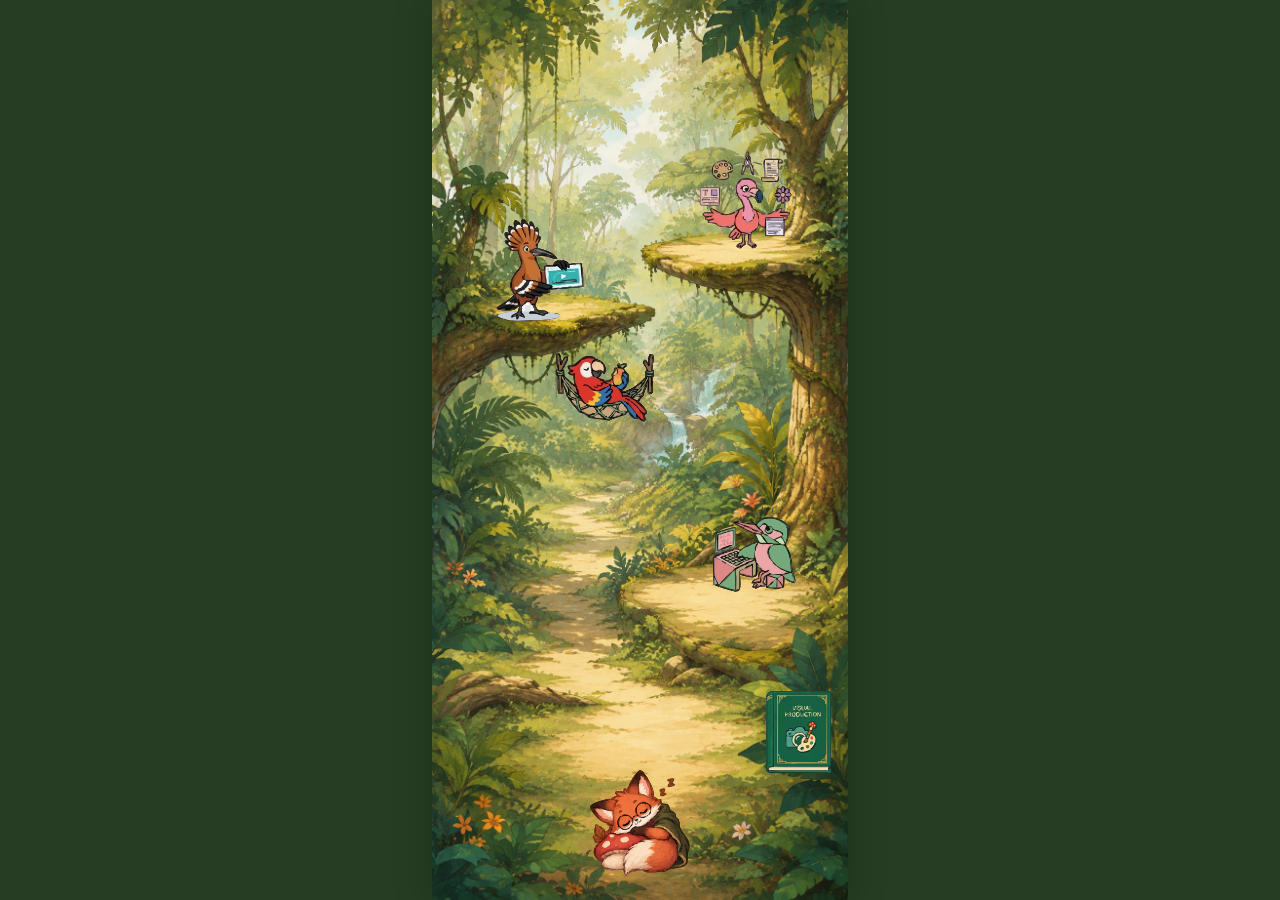
==== visual-production.html @ 806e2c42 "Initial Prompt Studio UI" ====
<!doctype html>
<html lang="en">
<head>
  <meta charset="UTF-8" />
  <meta name="viewport" content="width=device-width, initial-scale=1.0" />
  <title>Visual Production — Silas Studio Prompt Bank</title>

  <link rel="stylesheet" href="styles.css" />
</head>

<body class="visual-production-page">
  <main class="visual-production-stage" aria-label="Visual Production studio">
    <img
      class="tropical-background"
      src="assets/visual/tropic_forest.png"
      alt=""
    />

    <button class="forest-character character-tuki" type="button" data-character="tuki" aria-label="Talk to Tuki">
      <img src="assets/visual/Tuki_09.svg" alt="Tuki" />
    </button>

    <button class="forest-character character-piko" type="button" data-character="piko" aria-label="Talk to Piko">
      <img src="assets/visual/Piko_03.svg" alt="Piko" />
    </button>

    <button class="forest-character character-mako" type="button" data-character="mako" aria-label="Talk to Mako">
      <img src="assets/visual/Mako_08.svg" alt="Mako" />
    </button>

    <button class="forest-character character-lasu" type="button" data-character="lasu" aria-label="Talk to Lasu">
      <img src="assets/visual/Lasu_07.svg" alt="Lasu" />
    </button>

    <a
      class="sleeping-silas-link"
      href="index.html"
      aria-label="Return to the Prompt Bank entrance"
      title="Return to the Prompt Bank entrance"
    >
      <img src="assets/visual/Silas_autumnal_sleep.svg" alt="Sleeping Silas" />
    </a>

    <section class="production-dialogue" aria-live="polite" aria-atomic="true">
      <strong class="production-dialogue-title"></strong>
      <span class="production-dialogue-text"></span>
    </section>

    <section class="prompt-workspace" id="prompt-workspace" aria-labelledby="workspace-title" aria-hidden="true" inert>
      <header class="workspace-header">
        <img class="workspace-avatar" src="assets/visual/Tuki_01.svg" alt="" />
        <div class="workspace-heading">
          <h1 class="workspace-title" id="workspace-title">Tuki</h1>
          <p class="workspace-role">Narrative &amp; Motif Designer / Prompt Workspace</p>
        </div>
      </header>

      <div class="workspace-divider" aria-hidden="true"></div>

      <nav class="workspace-library-nav" aria-label="Prompt library navigation">
        <button class="workspace-back" type="button" hidden>← Back</button>
        <div class="workspace-location">
          <strong class="workspace-location-title" tabindex="-1">Prompt Library</strong>
          <span class="workspace-location-path">Library root</span>
        </div>
      </nav>

      <!-- Rendered from UI-only demo data. Real prompt-library loading is intentionally deferred. -->
      <div class="workspace-prompt-list" aria-live="polite">
      </div>

      <div class="workspace-divider" aria-hidden="true"></div>
      <p class="workspace-status" aria-live="polite">UI shell — prompt folder loading is not connected yet.</p>
    </section>

    <button class="workspace-book-controller" type="button" aria-label="Open Tuki’s prompt workspace" aria-controls="prompt-workspace" aria-expanded="false" title="Open prompt workspace">
      <img src="assets/visual/promptStudio_books_01.svg" alt="" />
    </button>
  </main>

  <script src="visual-production.js"></script>
</body>
</html>
---- styles.css ----
/* Silas Studio — base browser composition */

* {
  box-sizing: border-box;
}

html,
body {
  margin: 0;
  width: 100%;
  min-height: 100%;
}

body {
  overflow: hidden;
}

.studio {
  position: relative;
  width: 100vw;
  height: 100vh;
  overflow: hidden;
}

.studio-background {
  position: absolute;
  inset: 0;
  width: 100%;
  height: 100%;
  object-fit: contain;
  object-position: center;
}

.silas {
  position: absolute;
  left: 57%;
  bottom: 14%;
  width: min(30vw, 465px);
  height: auto;
  transform: translateX(-50%);
  filter: saturate(0.82) brightness(0.94) sepia(0.08);
}

/* Floating prompt books — launch from Silas's laptop after page load */

.book-flight-layer {
  position: absolute;
  inset: 0;
  pointer-events: auto;
  z-index: 4;
}

.floating-book {
  position: absolute;
  left: 55%;
  bottom: 20%;
  width: min(8vw, 118px);
  height: auto;
  opacity: 0;
  transform-origin: center;
  will-change: left, bottom, transform, opacity;
}

.studio.books-launch .book-01 {
  animation:
    book-01-launch 1.9s cubic-bezier(.2,.82,.3,1) 0.15s forwards,
    book-float-a 3.2s ease-in-out 2.1s infinite alternate;
}

.studio.books-launch .book-02 {
  animation:
    book-02-launch 2.05s cubic-bezier(.2,.82,.3,1) 0.48s forwards,
    book-float-b 3.6s ease-in-out 2.55s infinite alternate;
}

.studio.books-launch .book-03 {
  animation:
    book-03-launch 2.15s cubic-bezier(.2,.82,.3,1) 0.82s forwards,
    book-float-c 3.4s ease-in-out 3.05s infinite alternate;
}

@keyframes book-01-launch {
  0% {
    left: 55%;
    bottom: 20%;
    opacity: 0;
    transform: scale(.18) rotate(12deg);
  }

  18% {
    opacity: 1;
  }

  58% {
    left: 43%;
    bottom: 43%;
    transform: scale(.88) rotate(-8deg);
  }

  100% {
    left: 34%;
    bottom: 57%;
    opacity: 1;
    transform: scale(1) rotate(-4deg);
  }
}

@keyframes book-02-launch {
  0% {
    left: 55%;
    bottom: 20%;
    opacity: 0;
    transform: scale(.16) rotate(-8deg);
  }

  18% {
    opacity: 1;
  }

  58% {
    left: 52%;
    bottom: 48%;
    transform: scale(.9) rotate(7deg);
  }

  100% {
    left: 48%;
    bottom: 68%;
    opacity: 1;
    transform: scale(1) rotate(2deg);
  }
}

@keyframes book-03-launch {
  0% {
    left: 55%;
    bottom: 20%;
    opacity: 0;
    transform: scale(.17) rotate(10deg);
  }

  18% {
    opacity: 1;
  }

  58% {
    left: 56%;
    bottom: 43%;
    transform: scale(.9) rotate(10deg);
  }

  100% {
    left: 59%;
    bottom: 57%;
    opacity: 1;
    transform: scale(1) rotate(5deg);
  }
}

@keyframes book-float-a {
  from {
    transform: translateY(0) rotate(-4deg);
  }

  to {
    transform: translateY(-12px) rotate(-1deg);
  }
}

@keyframes book-float-b {
  from {
    transform: translateY(0) rotate(2deg);
  }

  to {
    transform: translateY(-15px) rotate(-2deg);
  }
}

@keyframes book-float-c {
  from {
    transform: translateY(0) rotate(5deg);
  }

  to {
    transform: translateY(-10px) rotate(8deg);
  }
}

@media (max-width: 700px) {
  .floating-book {
    width: min(16vw, 96px);
  }
}

/* Welcome glass panel */

.welcome-box {
  position: absolute;
  left: 50%;
  top: 18%;
  width: min(46%, 430px);
  padding: 1.25rem 1.5rem;
  transform: translateX(-50%) translateY(18px);
  opacity: 0;
  z-index: 6;
  pointer-events: none;

  color: #3f321f;
  font-family: "Caveat", cursive;
  font-size: clamp(1.4rem, 2.4vw, 1.8rem);
  line-height: 1.55;

  background: rgba(255, 248, 225, 0.34);
  border: 1px solid rgba(110, 84, 45, 0.28);
  border-radius: 18px;

  backdrop-filter: blur(8px);
  -webkit-backdrop-filter: blur(8px);

  box-shadow:
    0 12px 30px rgba(74, 55, 28, 0.16),
    inset 0 1px 0 rgba(255, 255, 255, 0.45);

  animation: welcome-sequence 8s ease forwards;
}

@keyframes welcome-sequence {
  0% {
    opacity: 0;
    transform: translate(-5%, 390px) scale(0.18);
  }

  14% {
    opacity: 1;
    transform: translateX(-50%) translateY(0) scale(1);
  }

  82% {
    opacity: 1;
    transform: translateX(-50%) translateY(0) scale(1);
  }

  100% {
    opacity: 0;
    transform: translateX(-50%) translateY(-18px) scale(0.98);
  }
}

/* Sequential book introduction dialogue */

.book-dialogue {
  position: absolute;
  width: min(42%, 390px);
  padding: 1rem 1.2rem;

  opacity: 0;
  visibility: hidden;

  z-index: 7;
  pointer-events: none;

  font-family: "Caveat", cursive;
  font-size: clamp(1.35rem, 2.2vw, 1.75rem);
  line-height: 1.35;
  color: #40321f;

  background: rgba(255, 248, 225, 0.32);
  border: 1px solid rgba(110, 84, 45, 0.26);
  border-radius: 18px;

  backdrop-filter: blur(7px);
  -webkit-backdrop-filter: blur(7px);

  box-shadow:
    0 10px 26px rgba(74, 55, 28, 0.14),
    inset 0 1px 0 rgba(255, 255, 255, 0.4);

  transition:
    opacity 0.45s ease,
    transform 0.45s ease;

  transform: translateY(12px) scale(0.97);
}

.book-dialogue.is-visible {
  opacity: 1;
  visibility: visible;
  transform: translateY(0) scale(1);
}

.book-dialogue-title {
  display: block;
  margin-bottom: 0.25rem;
  font-weight: 600;
  font-size: 1.12em;
}

.book-dialogue-text {
  display: block;
}

/* Dialogue positions follow the three floating books */

.book-dialogue.dialogue-01,
.book-dialogue.dialogue-02,
.book-dialogue.dialogue-03 {
  left: 50%;
  top: 18%;
  width: min(76%, 390px);
  max-width: calc(100% - 32px);
  transform: translateX(-50%) translateY(12px) scale(0.97);
}

.book-dialogue.dialogue-01.is-visible,
.book-dialogue.dialogue-02.is-visible,
.book-dialogue.dialogue-03.is-visible {
  transform: translateX(-50%) translateY(0) scale(1);
}


/* Interactive floating books */

.floating-book {
  cursor: pointer;
  pointer-events: auto;
  transition:
    filter 0.25s ease,
    transform 0.25s ease;
}

.floating-book:hover {
  filter:
    brightness(1.06)
    drop-shadow(0 10px 12px rgba(72, 50, 22, 0.22));
}

.floating-book.is-open {
  width: min(22vw, 320px);
  z-index: 6;
}

/* Visual Production — portrait tropical stage */

.visual-production-page {
  display: grid;
  min-height: 100vh;
  min-height: 100dvh;
  place-items: center;
  overflow: hidden;
  background: #263d23;
}

.visual-production-stage {
  position: relative;
  width: min(100vw, calc(100dvh * 853 / 1844));
  aspect-ratio: 853 / 1844;
  overflow: hidden;
  isolation: isolate;
  box-shadow: 0 0 34px rgba(12, 27, 13, 0.32);
}

.tropical-background {
  position: absolute;
  inset: 0;
  z-index: -1;
  width: 100%;
  height: 100%;
  object-fit: contain;
}

.forest-character,
.sleeping-silas-link {
  position: absolute;
  z-index: 2;
  margin: 0;
  padding: 0;
  border: 0;
  background: transparent;
}

.forest-character {
  cursor: default;
  opacity: 0;
  pointer-events: none;
  transform: translateY(3%) scale(0.9);
  animation: character-flash-in 340ms cubic-bezier(.2,.85,.3,1.18) forwards;
}

.forest-character.is-ready {
  cursor: pointer;
  pointer-events: auto;
}

.forest-character img,
.sleeping-silas-link img {
  display: block;
  width: 100%;
  height: auto;
  transition: transform 180ms ease, filter 180ms ease;
}

.forest-character:hover img,
.forest-character:focus-visible img,
.sleeping-silas-link:hover img,
.sleeping-silas-link:focus-visible img {
  transform: translateY(-3%) scale(1.035);
  filter: brightness(1.07) drop-shadow(0 8px 8px rgba(42, 48, 19, 0.3));
}

.forest-character:focus-visible,
.sleeping-silas-link:focus-visible {
  outline: 3px solid rgba(255, 247, 189, 0.95);
  outline-offset: 3px;
  border-radius: 45%;
}

.character-tuki {
  left: 29%;
  top: 39%;
  width: 25%;
  animation-delay: 120ms;
}

.character-piko {
  right: 12%;
  top: 56%;
  width: 21%;
  animation-delay: 300ms;
}

.character-mako {
  left: 15%;
  top: 24%;
  width: 22%;
  animation-delay: 480ms;
}

.character-lasu {
  right: 13%;
  top: 16.5%;
  width: 23%;
  animation-delay: 660ms;
}

@keyframes character-flash-in {
  0% {
    opacity: 0;
    transform: translateY(3%) scale(0.9);
    filter: brightness(1.35);
  }

  70% {
    opacity: 1;
    filter: brightness(1.12);
  }

  100% {
    opacity: 1;
    transform: translateY(0) scale(1);
    filter: none;
  }
}

.sleeping-silas-link {
  left: 50%;
  bottom: 2.5%;
  width: 25%;
  cursor: pointer;
  transform: translateX(-50%);
}

.production-dialogue {
  position: absolute;
  left: 50%;
  top: 42%;
  z-index: 5;
  width: min(82%, 390px);
  max-width: calc(100% - 28px);
  padding: clamp(0.75rem, 3vw, 1rem) clamp(0.85rem, 3.5vw, 1.2rem);
  visibility: hidden;
  opacity: 0;
  pointer-events: none;
  transform: translateX(-50%) translateY(10px) scale(0.97);
  transition: opacity 300ms ease, transform 300ms ease;

  color: #332b1e;
  font-family: Georgia, "Times New Roman", serif;
  font-size: clamp(0.9rem, 3.8vw, 1.2rem);
  line-height: 1.45;
  background: rgba(255, 248, 225, 0.31);
  border: 1px solid rgba(92, 74, 40, 0.3);
  border-radius: 16px;
  backdrop-filter: blur(7px);
  -webkit-backdrop-filter: blur(7px);
  box-shadow: 0 10px 26px rgba(45, 50, 20, 0.2);
}

.production-dialogue.is-visible {
  visibility: visible;
  opacity: 1;
  transform: translateX(-50%) translateY(0) scale(1);
}

.production-dialogue-title,
.production-dialogue-text {
  display: block;
}

.production-dialogue-title {
  margin-bottom: 0.25rem;
  font-size: 1.08em;
  font-weight: 600;
}

/* Prompt workspace UI shell */

.prompt-workspace {
  position: absolute;
  inset: 4%;
  z-index: 20;
  display: flex;
  flex-direction: column;
  min-width: 0;
  padding: clamp(0.8rem, 4vw, 1.25rem);
  overflow-x: hidden;
  overflow-y: auto;
  overscroll-behavior: contain;
  visibility: hidden;
  opacity: 0;
  color: #302819;
  font-family: Georgia, "Times New Roman", serif;
  background: rgba(255, 248, 225, 0.38);
  border: 1px solid rgba(101, 77, 38, 0.46);
  border-radius: clamp(16px, 5vw, 24px);
  box-shadow: 0 16px 38px rgba(30, 40, 18, 0.28);
  backdrop-filter: blur(9px);
  -webkit-backdrop-filter: blur(9px);
  transform: translateY(2%) scale(0.985);
  transition: opacity 260ms ease, transform 260ms ease, visibility 260ms;
}

.prompt-workspace.is-open {
  visibility: visible;
  opacity: 1;
  transform: translateY(0) scale(1);
}

.workspace-header {
  display: grid;
  grid-template-columns: clamp(58px, 18vw, 86px) minmax(0, 1fr);
  gap: clamp(0.65rem, 3vw, 1rem);
  align-items: center;
}

.workspace-avatar {
  display: block;
  width: 100%;
  max-height: 92px;
  object-fit: contain;
  transform-origin: bottom center;
}

.workspace-heading { min-width: 0; }

.workspace-title,
.workspace-role,
.workspace-prompt-card h2,
.workspace-prompt-card p,
.workspace-status { margin: 0; }

.workspace-title {
  font-size: clamp(1.35rem, 6vw, 2rem);
  line-height: 1.1;
}

.workspace-role {
  margin-top: 0.25rem;
  font-size: clamp(0.76rem, 3.2vw, 1rem);
  line-height: 1.35;
}

.workspace-divider {
  flex: 0 0 auto;
  height: 1px;
  margin: clamp(0.7rem, 3.5vw, 1rem) 0;
  background: rgba(84, 65, 34, 0.32);
}

.workspace-library-nav {
  display: flex;
  gap: 0.65rem;
  align-items: center;
  min-width: 0;
  margin-bottom: clamp(0.65rem, 3vw, 0.9rem);
}

.workspace-back {
  flex: 0 0 auto;
  min-height: 44px;
  padding: 0.55rem 0.75rem;
  cursor: pointer;
  color: #302819;
  font: 600 clamp(0.78rem, 3.2vw, 0.92rem)/1 Georgia, "Times New Roman", serif;
  background: rgba(255, 244, 195, 0.52);
  border: 1px solid rgba(91, 69, 31, 0.38);
  border-radius: 10px;
}

.workspace-back[hidden] { display: none; }

.workspace-location {
  display: grid;
  min-width: 0;
}

.workspace-location-title {
  overflow: hidden;
  font-size: clamp(0.98rem, 4.2vw, 1.2rem);
  line-height: 1.2;
  text-overflow: ellipsis;
  white-space: nowrap;
}

.workspace-location-path {
  margin-top: 0.18rem;
  overflow: hidden;
  font-size: clamp(0.64rem, 2.6vw, 0.78rem);
  line-height: 1.3;
  text-overflow: ellipsis;
  white-space: nowrap;
}

.workspace-prompt-list {
  display: grid;
  gap: clamp(0.55rem, 2.8vw, 0.85rem);
  min-width: 0;
}

.workspace-prompt-card {
  display: grid;
  grid-template-columns: minmax(0, 1fr) auto;
  gap: 0.7rem;
  align-items: center;
  min-width: 0;
  padding: clamp(0.7rem, 3.5vw, 1rem);
  background: rgba(255, 252, 237, 0.3);
  border: 1px solid rgba(93, 72, 38, 0.28);
  border-radius: 13px;
}

.workspace-prompt-card h2 { font-size: clamp(0.98rem, 4vw, 1.2rem); }

.workspace-item-label {
  display: block;
  margin-bottom: 0.22rem;
  color: #655634;
  font-size: clamp(0.62rem, 2.5vw, 0.74rem);
  font-weight: 600;
  letter-spacing: 0.035em;
  line-height: 1.2;
  text-transform: uppercase;
}

.workspace-prompt-card p {
  margin-top: 0.2rem;
  overflow-wrap: anywhere;
  font-size: clamp(0.75rem, 3.1vw, 0.92rem);
  line-height: 1.35;
}

.workspace-folder-card {
  display: grid;
  grid-template-columns: minmax(0, 1fr) auto;
  gap: 0.75rem;
  align-items: center;
  width: 100%;
  min-height: 72px;
  padding: clamp(0.75rem, 3.7vw, 1rem);
  cursor: pointer;
  text-align: left;
  color: #302819;
  font-family: Georgia, "Times New Roman", serif;
  background: rgba(244, 232, 183, 0.38);
  border: 1px solid rgba(88, 67, 33, 0.35);
  border-radius: 13px;
  transition: transform 150ms ease, background 150ms ease, box-shadow 150ms ease;
}

.workspace-folder-card strong,
.workspace-folder-subtitle {
  display: block;
}

.workspace-folder-card strong {
  overflow-wrap: anywhere;
  font-size: clamp(0.98rem, 4vw, 1.18rem);
  line-height: 1.25;
}

.workspace-folder-subtitle {
  margin-top: 0.24rem;
  font-size: clamp(0.7rem, 2.9vw, 0.86rem);
  line-height: 1.3;
}

.workspace-folder-action {
  font-size: clamp(0.75rem, 3vw, 0.9rem);
  font-weight: 600;
  white-space: nowrap;
}

.workspace-folder-card:hover,
.workspace-folder-card:focus-visible,
.workspace-back:hover,
.workspace-back:focus-visible {
  background: rgba(255, 245, 203, 0.68);
  box-shadow: 0 4px 12px rgba(50, 45, 20, 0.17);
  transform: translateY(-1px);
}

.prompt-copy {
  min-width: 68px;
  min-height: 44px;
  padding: 0.6rem 0.75rem;
  cursor: pointer;
  color: #302819;
  font: 600 clamp(0.78rem, 3.2vw, 0.95rem)/1 Georgia, "Times New Roman", serif;
  background: rgba(255, 244, 195, 0.58);
  border: 1px solid rgba(91, 69, 31, 0.42);
  border-radius: 10px;
  transition: transform 150ms ease, background 150ms ease, box-shadow 150ms ease;
}

.prompt-copy:hover,
.prompt-copy:focus-visible {
  background: rgba(255, 247, 211, 0.82);
  box-shadow: 0 4px 12px rgba(50, 45, 20, 0.18);
  transform: translateY(-1px);
}

.prompt-copy:focus-visible,
.workspace-folder-card:focus-visible,
.workspace-back:focus-visible,
.workspace-book-controller:focus-visible {
  outline: 3px solid rgba(255, 247, 189, 0.96);
  outline-offset: 2px;
}

.workspace-status {
  font-size: clamp(0.7rem, 2.8vw, 0.85rem);
  line-height: 1.35;
}

.workspace-book-controller {
  --book-follow-x: 0px;
  --book-follow-y: 0px;
  position: absolute;
  right: 4%;
  bottom: 14%;
  z-index: 30;
  width: 16%;
  min-width: 52px;
  margin: 0;
  padding: 0;
  cursor: pointer;
  background: transparent;
  border: 0;
  transition: width 220ms ease;
}

.workspace-book-controller.is-open { width: 25%; }

.workspace-book-controller img {
  display: block;
  width: 100%;
  height: auto;
  filter: drop-shadow(0 8px 8px rgba(38, 39, 17, 0.28));
  transform: translate(var(--book-follow-x), var(--book-follow-y));
  transition: transform 280ms ease-out, filter 180ms ease;
}

.workspace-book-controller:hover img,
.workspace-book-controller:focus-visible img {
  filter: brightness(1.07) drop-shadow(0 10px 10px rgba(38, 39, 17, 0.36));
}

.workspace-avatar.avatar-open { animation: workspace-avatar-open 360ms ease; }
.workspace-avatar.avatar-copy { animation: workspace-avatar-copy 380ms ease; }
.workspace-avatar.avatar-close { animation: workspace-avatar-close 280ms ease; }
.workspace-avatar.avatar-react { animation: workspace-avatar-react 340ms ease; }

@keyframes workspace-avatar-open {
  45% { transform: rotate(-4deg) scale(1.06); }
}

@keyframes workspace-avatar-copy {
  45% {
    transform: translateY(-8%) scale(1.04);
    filter: drop-shadow(0 0 8px rgba(255, 235, 134, 0.9));
  }
}

@keyframes workspace-avatar-close {
  55% { transform: rotate(5deg) scale(0.9); }
}

@keyframes workspace-avatar-react {
  50% {
    transform: scale(1.05);
    filter: drop-shadow(0 0 8px rgba(255, 235, 134, 0.9));
  }
}

@media (prefers-reduced-motion: reduce) {
  .forest-character {
    animation-duration: 1ms;
  }

  .forest-character img,
  .sleeping-silas-link img,
  .production-dialogue {
    transition-duration: 1ms;
  }

  .prompt-workspace,
  .workspace-book-controller,
  .workspace-book-controller img { transition-duration: 1ms; }

  .workspace-avatar.avatar-open,
  .workspace-avatar.avatar-copy,
  .workspace-avatar.avatar-close,
  .workspace-avatar.avatar-react { animation-duration: 1ms; }
}
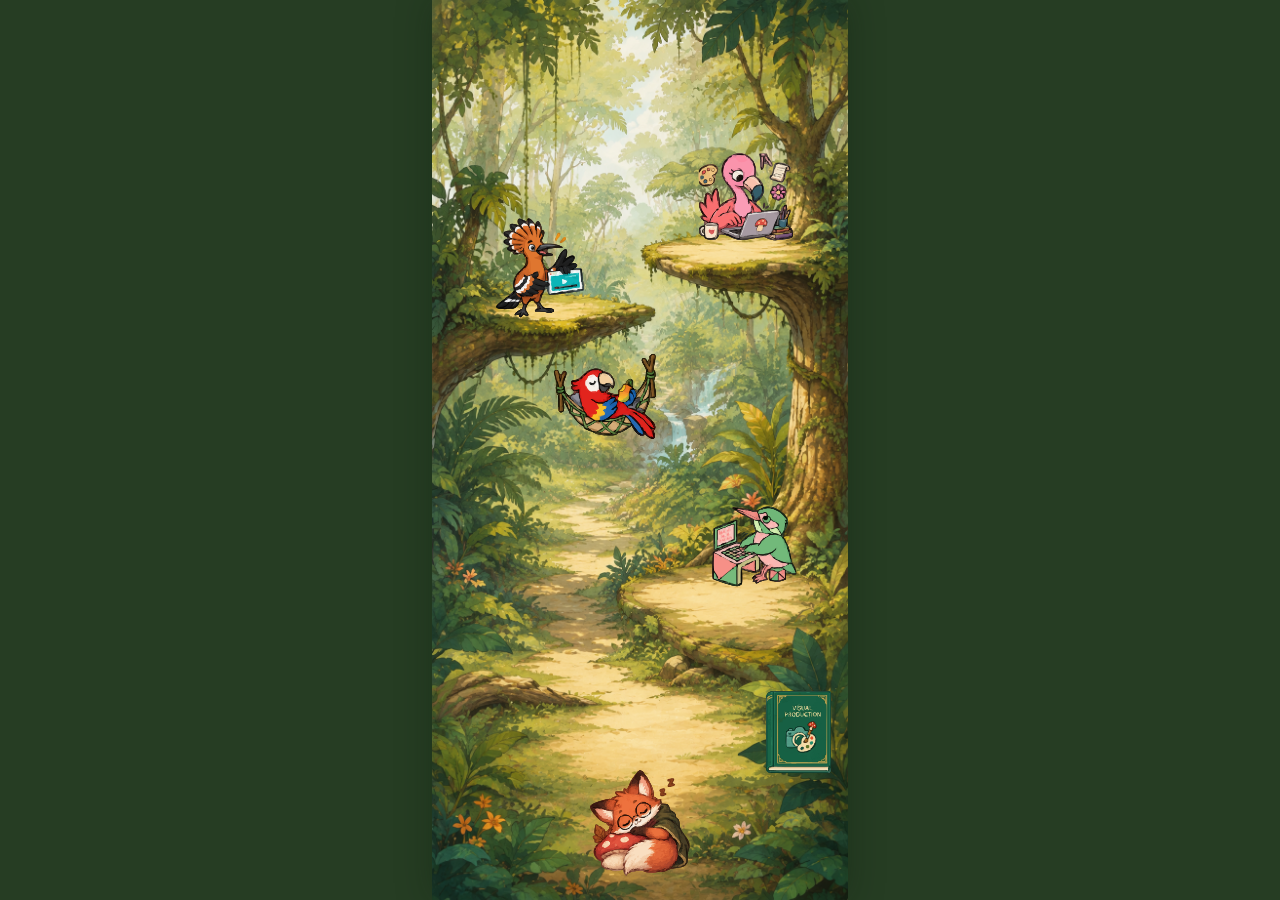
==== commit ed95f425: "Replace Visual Production birds with motion SVGs" ====
--- a/visual-production.html
+++ b/visual-production.html
@@ -17,19 +17,19 @@
     />
 
     <button class="forest-character character-tuki" type="button" data-character="tuki" aria-label="Talk to Tuki">
-      <img src="assets/visual/Tuki_09.svg" alt="Tuki" />
+      <img src="assets/visual/Tuki_eatMango.svg" alt="Tuki" />
     </button>
 
     <button class="forest-character character-piko" type="button" data-character="piko" aria-label="Talk to Piko">
-      <img src="assets/visual/Piko_03.svg" alt="Piko" />
+      <img src="assets/visual/Piko_type.svg" alt="Piko" />
     </button>
 
     <button class="forest-character character-mako" type="button" data-character="mako" aria-label="Talk to Mako">
-      <img src="assets/visual/Mako_08.svg" alt="Mako" />
+      <img src="assets/visual/Mako_playVideo.svg" alt="Mako" />
     </button>
 
     <button class="forest-character character-lasu" type="button" data-character="lasu" aria-label="Talk to Lasu">
-      <img src="assets/visual/Lasu_07.svg" alt="Lasu" />
+      <img src="assets/visual/lasu_type.svg" alt="Lasu" />
     </button>
 
     <a
